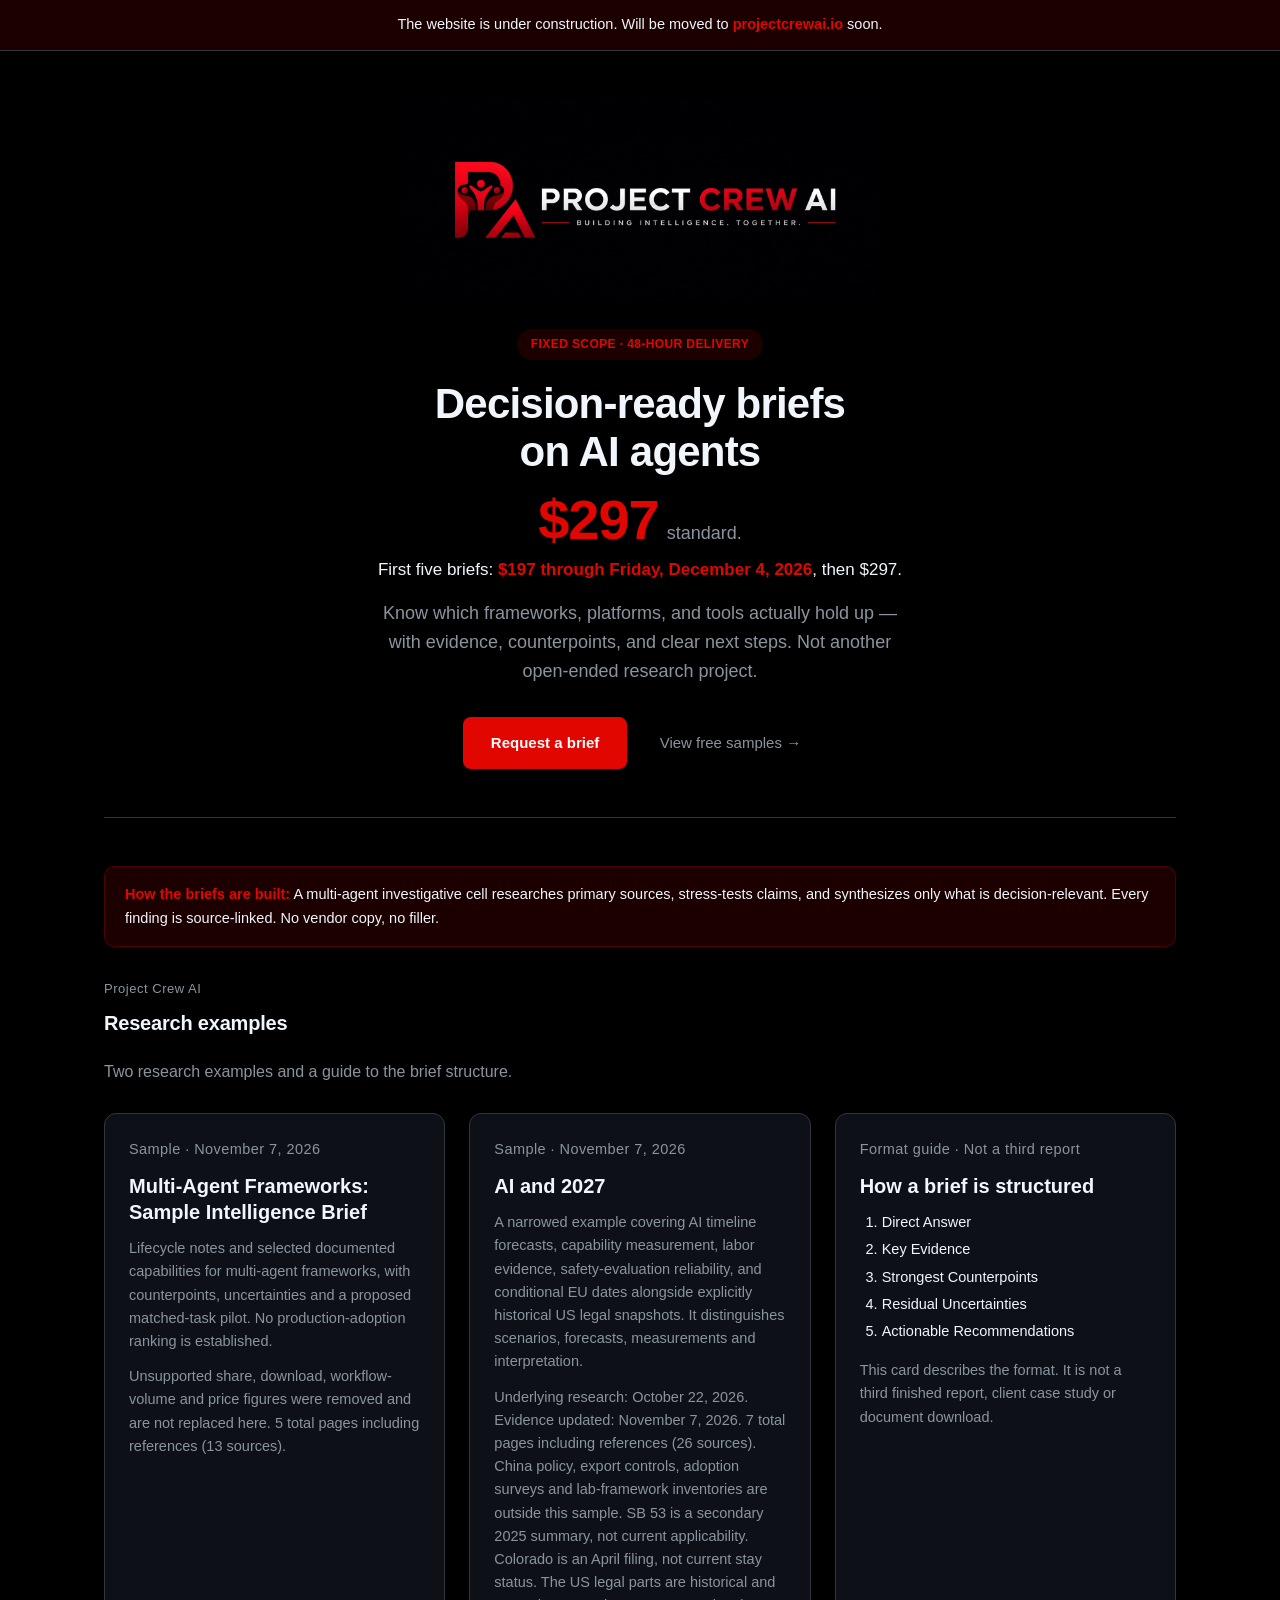
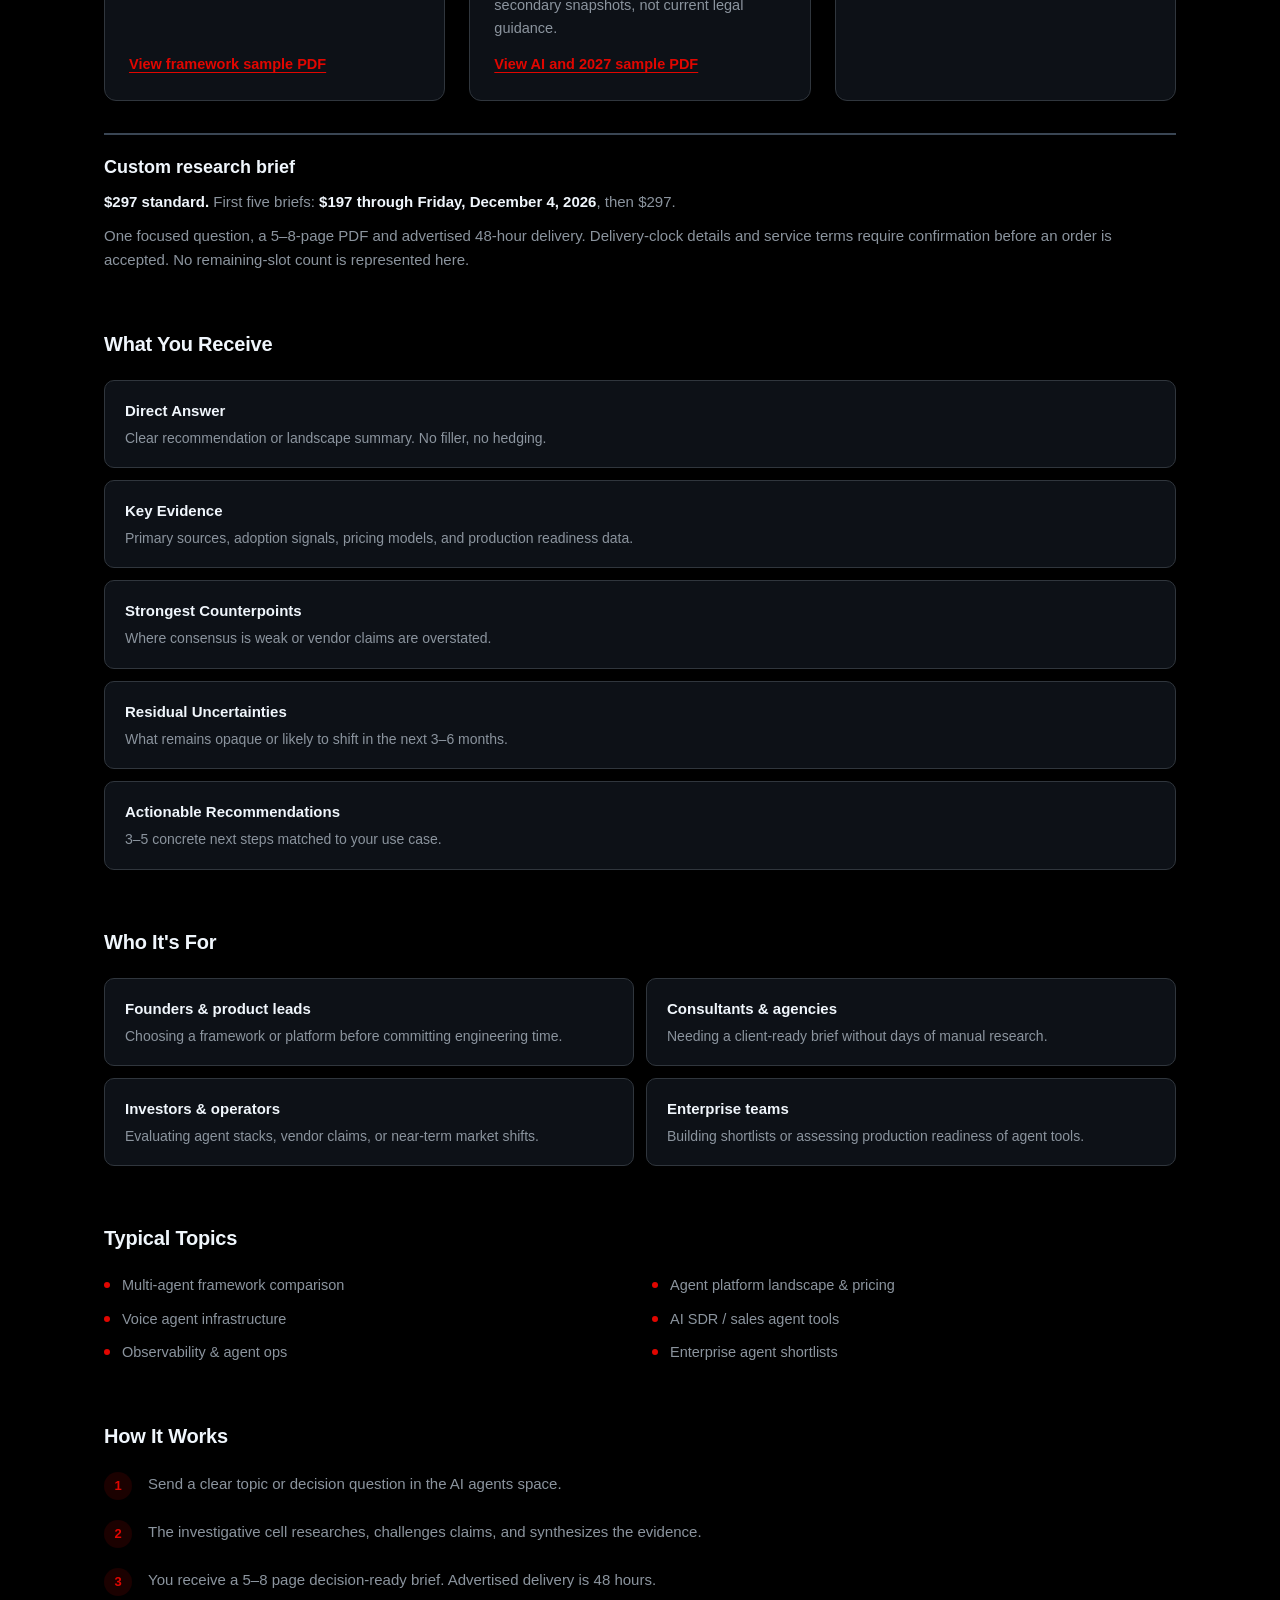
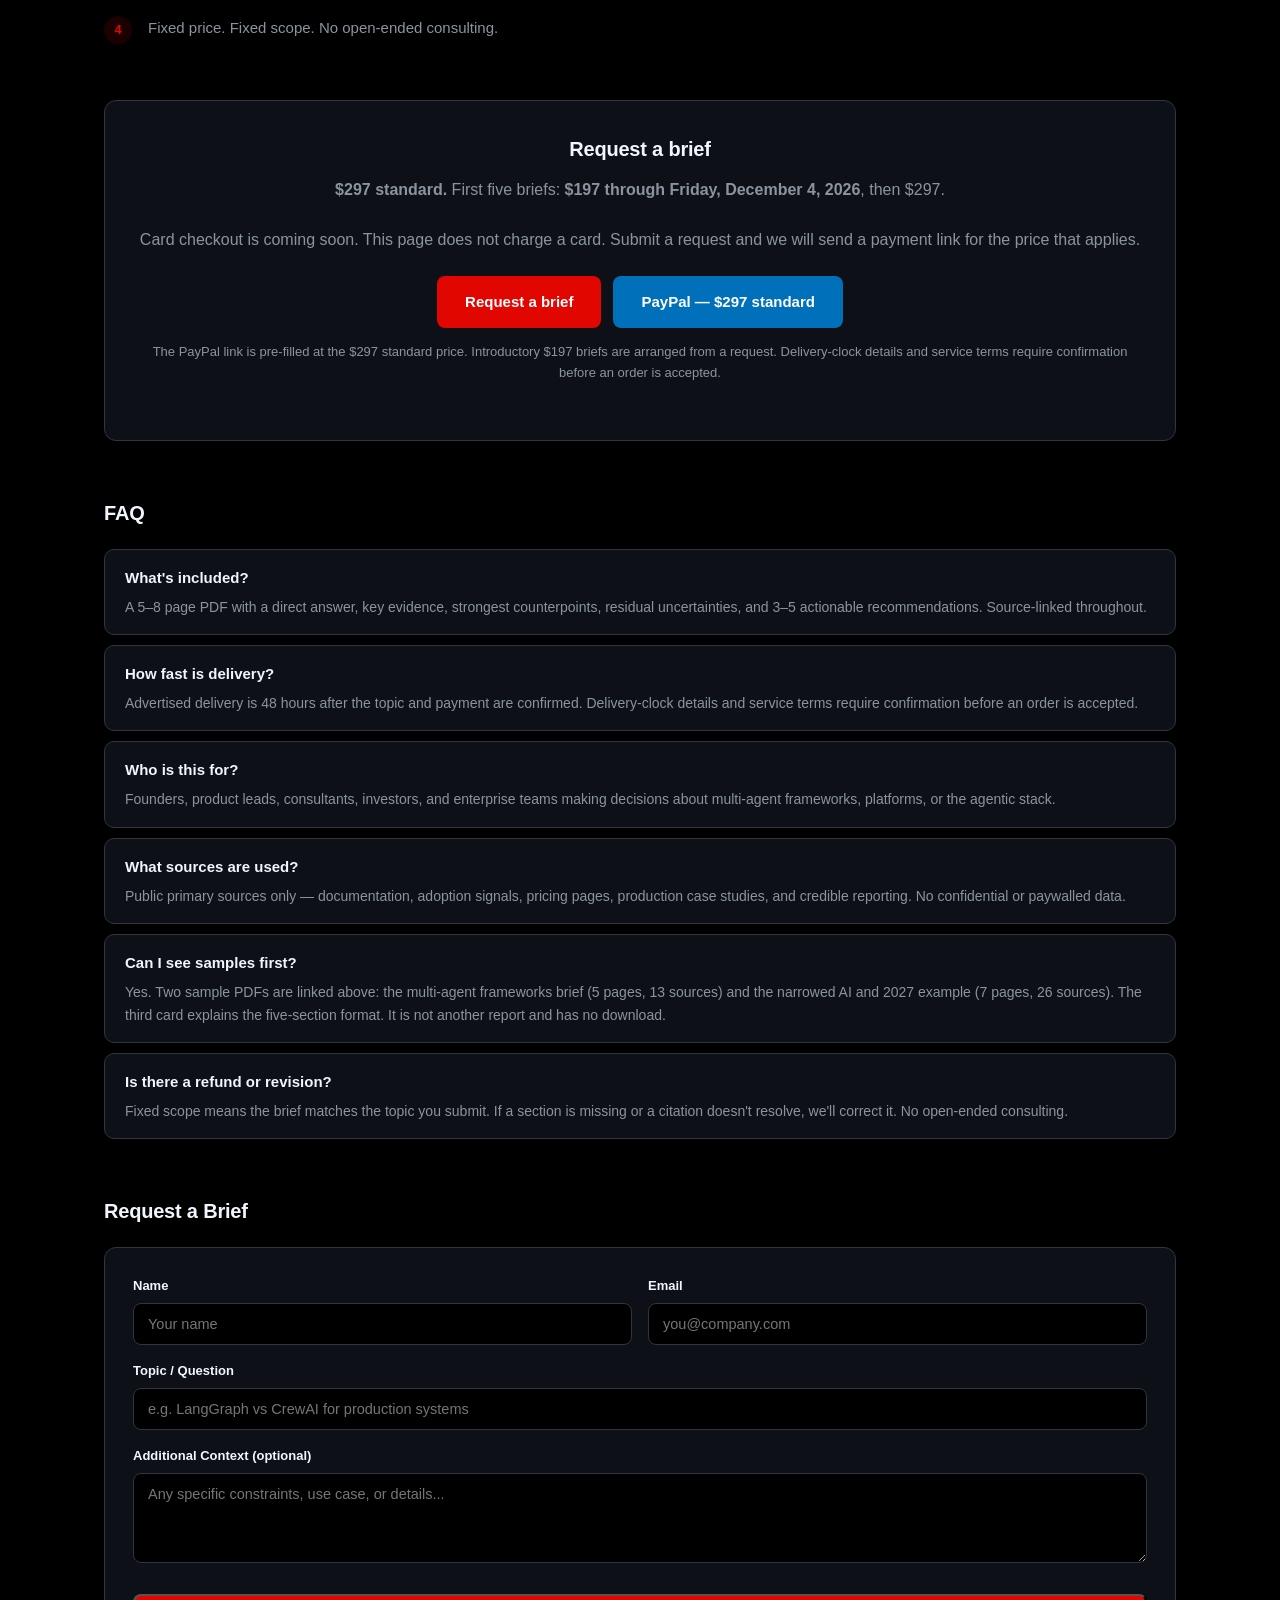
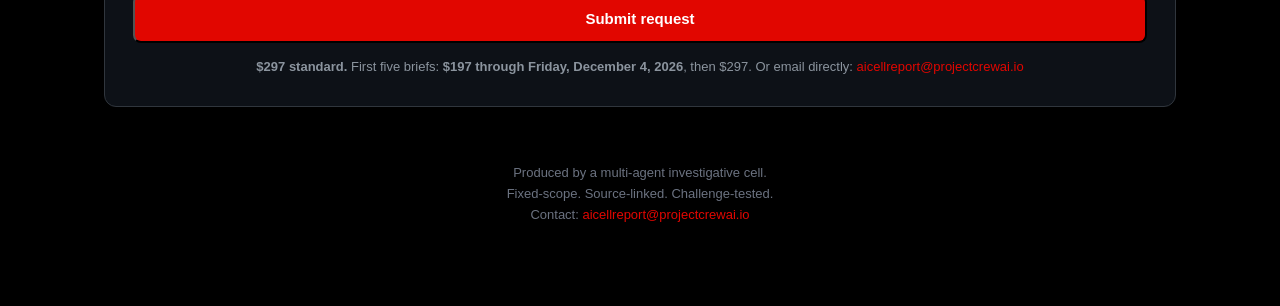
==== backup/index.html @ 1dfb749a "Redirect the GitHub Pages root to projectcrewai.io. Keep the previous landing page at /backup/ and s" ====
<!DOCTYPE html>
<html lang="en">
<head>
<meta charset="UTF-8">
<meta name="viewport" content="width=device-width, initial-scale=1.0">
<meta name="robots" content="noindex">
<title>AI Agents Intelligence Briefs — $297 standard. First five briefs: $197 through Friday, December 4, 2026, then $297.</title>
<style>
  :root {
    --bg: #000000;
    --surface: #0d1117;
    --surface-hover: #161b22;
    --border: #30363d;
    --text: #f0f6fc;
    --muted: #8b949e;
    --accent: #e10600;
    --accent-soft: rgba(225, 6, 0, 0.12);
  }
  * { box-sizing: border-box; margin: 0; padding: 0; }
  body {
    font-family: Inter, -apple-system, BlinkMacSystemFont, "Segoe UI", Roboto, sans-serif;
    background: var(--bg);
    color: var(--text);
    line-height: 1.6;
    -webkit-font-smoothing: antialiased;
  }
  .container { max-width: 1120px; margin: 0 auto; padding: 48px 24px 80px; }
  .hero {
    text-align: center;
    padding-bottom: 48px;
    border-bottom: 1px solid var(--border);
    margin-bottom: 48px;
  }
  .logo {
    max-width: 90%;
    width: 480px;
    height: auto;
    margin: 0 auto 24px;
    display: block;
  }
  .badge {
    display: inline-flex;
    align-items: center;
    gap: 6px;
    background: var(--accent-soft);
    color: var(--accent);
    font-size: 12px;
    font-weight: 600;
    letter-spacing: 0.4px;
    padding: 6px 14px;
    border-radius: 999px;
    margin-bottom: 20px;
  }
  h1 {
    font-size: 42px;
    font-weight: 700;
    letter-spacing: -0.8px;
    line-height: 1.15;
    margin-bottom: 16px;
  }
  .price-row {
    display: flex;
    align-items: baseline;
    justify-content: center;
    gap: 8px;
    margin: 12px 0 8px;
  }
  .price {
    font-size: 56px;
    font-weight: 800;
    letter-spacing: -1px;
    color: var(--accent);
    line-height: 1;
  }
  .price-label {
    font-size: 18px;
    color: var(--muted);
    font-weight: 500;
  }
  .subtitle {
    font-size: 18px;
    color: var(--muted);
    max-width: 520px;
    margin: 16px auto 32px;
  }
  .cta {
    display: inline-block;
    background: var(--accent);
    color: white;
    font-weight: 600;
    font-size: 15px;
    padding: 14px 28px;
    border-radius: 8px;
    text-decoration: none;
    transition: transform 0.1s, background 0.15s;
  }
  .cta:hover { background: #ff1a1a; transform: translateY(-1px); }
  .cta-buy {
    display: inline-block;
    background: var(--accent);
    color: white;
    font-weight: 700;
    font-size: 15px;
    padding: 14px 28px;
    border-radius: 8px;
    text-decoration: none;
    transition: transform 0.1s, background 0.15s;
    margin-right: 12px;
  }
  .cta-buy:hover { background: #ff1a1a; transform: translateY(-1px); }
  .cta-paypal {
    display: inline-block;
    background: #0070ba;
    color: white;
    font-weight: 700;
    font-size: 15px;
    padding: 14px 28px;
    border-radius: 8px;
    text-decoration: none;
    transition: transform 0.1s, background 0.15s;
  }
  .cta-paypal:hover { background: #005ea6; transform: translateY(-1px); }
  .cta-secondary {
    display: inline-block;
    margin-left: 12px;
    color: var(--muted);
    font-size: 15px;
    font-weight: 500;
    text-decoration: none;
    padding: 14px 16px;
  }
  .cta-secondary:hover { color: var(--text); }
  section { margin-bottom: 56px; }
  h2 {
    font-size: 20px;
    font-weight: 650;
    margin-bottom: 20px;
    letter-spacing: -0.2px;
  }
  .grid { display: grid; gap: 12px; }
  .card {
    background: var(--surface);
    border: 1px solid var(--border);
    border-radius: 10px;
    padding: 18px 20px;
    transition: border-color 0.15s, background 0.15s;
  }
  .card:hover { border-color: #3a4050; background: var(--surface-hover); }
  .card h3 { font-size: 15px; font-weight: 600; margin-bottom: 4px; }
  .card p { color: var(--muted); font-size: 14px; }
  .topics {
    display: grid;
    grid-template-columns: 1fr 1fr;
    gap: 10px 24px;
  }
  .topics li {
    list-style: none;
    color: var(--muted);
    font-size: 14.5px;
    padding-left: 18px;
    position: relative;
  }
  .topics li::before {
    content: "";
    position: absolute;
    left: 0;
    top: 8px;
    width: 6px;
    height: 6px;
    border-radius: 50%;
    background: var(--accent);
  }
  .sample {
    background: var(--surface);
    border: 1px solid var(--border);
    border-radius: 12px;
    padding: 28px;
    margin-bottom: 20px;
  }
  .sample-header {
    display: flex;
    justify-content: space-between;
    align-items: center;
    margin-bottom: 16px;
  }
  .sample h3 { font-size: 16px; font-weight: 600; }
  .sample-tag {
    font-size: 11px;
    font-weight: 600;
    background: var(--accent-soft);
    color: var(--accent);
    padding: 4px 10px;
    border-radius: 999px;
  }
  .sample p { color: var(--muted); font-size: 14.5px; margin-bottom: 10px; }
  .sample .label { color: var(--text); font-weight: 600; }
  .sample-download {
    display: inline-block;
    margin-top: 16px;
    background: var(--accent);
    color: white;
    font-weight: 600;
    font-size: 14px;
    padding: 10px 20px;
    border-radius: 6px;
    text-decoration: none;
  }
  .sample-download:hover { background: #ff1a1a; }
  .samples-eyebrow {
    color: var(--muted);
    font-size: 13px;
    letter-spacing: 0.04em;
    margin-bottom: 8px;
  }
  .samples-intro {
    color: var(--muted);
    font-size: 16px;
    max-width: 68ch;
    margin-bottom: 8px;
  }
  .sample-grid {
    display: grid;
    grid-template-columns: repeat(auto-fit, minmax(min(100%, 270px), 1fr));
    gap: 24px;
    margin: 28px 0 32px;
  }
  .sample-card {
    background: var(--surface);
    border: 1px solid var(--border);
    border-radius: 12px;
    padding: 24px;
    min-width: 0;
    display: flex;
    flex-direction: column;
  }
  .sample-kind {
    color: var(--muted);
    font-size: 13px;
    letter-spacing: 0.03em;
    margin-bottom: 10px;
  }
  .sample-card h3 {
    font-size: 20px;
    font-weight: 650;
    line-height: 1.3;
    margin-bottom: 12px;
  }
  .sample-card p {
    color: var(--muted);
    font-size: 14.5px;
    margin-bottom: 12px;
  }
  .sample-note { color: #c5d0da; }
  .sample-card ol {
    margin: 0 0 12px;
    padding-left: 22px;
    color: var(--text);
    font-size: 14.5px;
  }
  .sample-card li { margin-bottom: 4px; }
  .sample-link {
    margin-top: auto;
    color: var(--accent);
    font-weight: 650;
    font-size: 14.5px;
    text-decoration: underline;
    text-underline-offset: 3px;
  }
  .sample-link:hover { color: #ff4d4d; }
  .sample-price {
    border-top: 2px solid #3a4654;
    padding-top: 18px;
  }
  .sample-price h3 {
    font-size: 18px;
    margin-bottom: 8px;
  }
  .sample-price p {
    color: var(--muted);
    font-size: 15px;
    margin-bottom: 10px;
  }
  .sample-price strong { color: var(--text); }
  .price-offer {
    display: block;
    max-width: 640px;
    margin: 10px auto 0;
    font-size: 17px;
    line-height: 1.45;
    color: var(--text);
    font-weight: 500;
  }
  .price-offer strong { color: var(--accent); font-weight: 700; }
  a:focus-visible, button:focus-visible {
    outline: 2px solid var(--accent);
    outline-offset: 3px;
  }
  .steps { counter-reset: step; }
  .step { display: flex; gap: 16px; margin-bottom: 20px; }
  .step-num {
    flex-shrink: 0;
    width: 28px;
    height: 28px;
    border-radius: 50%;
    background: var(--accent-soft);
    color: var(--accent);
    font-size: 13px;
    font-weight: 700;
    display: flex;
    align-items: center;
    justify-content: center;
  }
  .step p { color: var(--muted); font-size: 15px; }
  footer {
    text-align: center;
    margin-top: 40px;
    color: #6b7280;
    font-size: 13px;
  }
  .contact-form {
    background: var(--surface);
    border: 1px solid var(--border);
    border-radius: 12px;
    padding: 28px;
  }
  .form-row { display: grid; grid-template-columns: 1fr 1fr; gap: 16px; }
  .form-group { margin-bottom: 16px; }
  .form-group label {
    display: block;
    font-size: 13px;
    font-weight: 600;
    margin-bottom: 6px;
    color: var(--text);
  }
  .form-group input,
  .form-group textarea {
    width: 100%;
    background: var(--bg);
    border: 1px solid var(--border);
    border-radius: 8px;
    padding: 12px 14px;
    color: var(--text);
    font-size: 14.5px;
    font-family: inherit;
    outline: none;
    transition: border-color 0.15s;
  }
  .form-group input:focus,
  .form-group textarea:focus { border-color: var(--accent); }
  .form-group textarea { resize: vertical; }
  .contact-form .cta { width: 100%; text-align: center; margin-top: 8px; }
  .form-note {
    text-align: center;
    color: var(--muted);
    font-size: 13px;
    margin-top: 14px;
  }
  .buy-section {
    background: var(--surface);
    border: 1px solid var(--border);
    border-radius: 12px;
    padding: 32px;
    text-align: center;
  }
  .buy-section h2 { margin-bottom: 12px; }
  .buy-section p { color: var(--muted); margin-bottom: 24px; }
  .payment-buttons { display: flex; gap: 12px; justify-content: center; flex-wrap: wrap; }
  .prefill-note {
    font-size: 13px;
    color: var(--accent);
    margin-top: 12px;
    font-weight: 500;
  }
  .who-grid {
    display: grid;
    grid-template-columns: 1fr 1fr;
    gap: 12px;
  }
  .faq-item {
    background: var(--surface);
    border: 1px solid var(--border);
    border-radius: 10px;
    padding: 16px 20px;
    margin-bottom: 10px;
  }
  .faq-item h3 { font-size: 15px; font-weight: 600; margin-bottom: 6px; }
  .faq-item p { color: var(--muted); font-size: 14px; }
  .method-note {
    background: var(--accent-soft);
    border: 1px solid rgba(225, 6, 0, 0.25);
    border-radius: 10px;
    padding: 16px 20px;
    margin-bottom: 32px;
    font-size: 14.5px;
    color: var(--text);
  }
  .method-note strong { color: var(--accent); }
  .notice {
    background: var(--accent-soft);
    color: var(--text);
    border-bottom: 1px solid var(--border);
    text-align: center;
    font-size: 14.5px;
    font-weight: 500;
    line-height: 1.5;
    padding: 14px 24px;
    margin: 0;
  }
  .notice a {
    color: var(--accent);
    text-decoration: none;
    font-weight: 600;
  }
  .notice a:hover {
    text-decoration: underline;
  }
  @media (max-width: 600px) {
    h1 { font-size: 32px; }
    .price { font-size: 44px; }
    .topics { grid-template-columns: 1fr; }
    .who-grid { grid-template-columns: 1fr; }
    .cta-secondary { display: block; margin: 12px 0 0; }
    .cta-buy, .cta-paypal { display: block; margin: 0 0 12px; }
    .form-row { grid-template-columns: 1fr; }
    .payment-buttons { flex-direction: column; }
    .notice { font-size: 13.5px; padding: 12px 16px; }
    .logo { width: 320px; }
  }
</style>
</head>
<body>
  <p class="notice" role="status">The website is under construction. Will be moved to <a href="https://projectcrewai.io" target="_blank" rel="noopener">projectcrewai.io</a> soon.</p>
  <div class="container">
    <header class="hero">
      <img class="logo" src="../logo.jpg" alt="Project Crew AI logo">
      <div class="badge">FIXED SCOPE · 48-HOUR DELIVERY</div>
      <h1>Decision-ready briefs<br>on AI agents</h1>
      <div class="price-row">
        <div class="price">$297</div>
        <div class="price-label">standard.</div>
      </div>
      <p class="price-offer">First five briefs: <strong>$197 through Friday, December 4, 2026</strong>, then $297.</p>
      <p class="subtitle">Know which frameworks, platforms, and tools actually hold up — with evidence, counterpoints, and clear next steps. Not another open-ended research project.</p>
      <div>
        <a href="#request" class="cta">Request a brief</a>
        <a href="#sample" class="cta-secondary">View free samples →</a>
      </div>
    </header>

    <div class="method-note">
      <strong>How the briefs are built:</strong> A multi-agent investigative cell researches primary sources, stress-tests claims, and synthesizes only what is decision-relevant. Every finding is source-linked. No vendor copy, no filler.
    </div>

    <section id="sample" aria-labelledby="sample-title">
      <p class="samples-eyebrow">Project Crew AI</p>
      <h2 id="sample-title">Research examples</h2>
      <p class="samples-intro">Two research examples and a guide to the brief structure.</p>
      <div class="sample-grid">
        <article class="sample-card" aria-labelledby="framework-title">
          <p class="sample-kind">Sample · November 7, 2026</p>
          <h3 id="framework-title">Multi-Agent Frameworks: Sample Intelligence Brief</h3>
          <p>Lifecycle notes and selected documented capabilities for multi-agent frameworks, with counterpoints, uncertainties and a proposed matched-task pilot. No production-adoption ranking is established.</p>
          <p class="sample-note">Unsupported share, download, workflow-volume and price figures were removed and are not replaced here. 5 total pages including references (13 sources).</p>
          <a class="sample-link" href="../AI_Agents_Intelligence_Brief_Sample.pdf">View framework sample PDF</a>
        </article>
        <article class="sample-card" aria-labelledby="ai-2027-title">
          <p class="sample-kind">Sample · November 7, 2026</p>
          <h3 id="ai-2027-title">AI and 2027</h3>
          <p>A narrowed example covering AI timeline forecasts, capability measurement, labor evidence, safety-evaluation reliability, and conditional EU dates alongside explicitly historical US legal snapshots. It distinguishes scenarios, forecasts, measurements and interpretation.</p>
          <p class="sample-note">Underlying research: October 22, 2026. Evidence updated: November 7, 2026. 7 total pages including references (26 sources). China policy, export controls, adoption surveys and lab-framework inventories are outside this sample. SB 53 is a secondary 2025 summary, not current applicability. Colorado is an April filing, not current stay status. The US legal parts are historical and secondary snapshots, not current legal guidance.</p>
          <a class="sample-link" href="../ai-and-2027.pdf">View AI and 2027 sample PDF</a>
        </article>
        <article class="sample-card" aria-labelledby="format-title">
          <p class="sample-kind">Format guide · Not a third report</p>
          <h3 id="format-title">How a brief is structured</h3>
          <ol>
            <li>Direct Answer</li>
            <li>Key Evidence</li>
            <li>Strongest Counterpoints</li>
            <li>Residual Uncertainties</li>
            <li>Actionable Recommendations</li>
          </ol>
          <p class="sample-note">This card describes the format. It is not a third finished report, client case study or document download.</p>
        </article>
      </div>
      <aside class="sample-price" aria-label="Brief pricing">
        <h3>Custom research brief</h3>
        <p><strong>$297 standard.</strong> First five briefs: <strong>$197 through Friday, December 4, 2026</strong>, then $297.</p>
        <p>One focused question, a 5–8-page PDF and advertised 48-hour delivery. Delivery-clock details and service terms require confirmation before an order is accepted. No remaining-slot count is represented here.</p>
      </aside>
    </section>

    <section>
      <h2>What You Receive</h2>
      <div class="grid">
        <div class="card">
          <h3>Direct Answer</h3>
          <p>Clear recommendation or landscape summary. No filler, no hedging.</p>
        </div>
        <div class="card">
          <h3>Key Evidence</h3>
          <p>Primary sources, adoption signals, pricing models, and production readiness data.</p>
        </div>
        <div class="card">
          <h3>Strongest Counterpoints</h3>
          <p>Where consensus is weak or vendor claims are overstated.</p>
        </div>
        <div class="card">
          <h3>Residual Uncertainties</h3>
          <p>What remains opaque or likely to shift in the next 3–6 months.</p>
        </div>
        <div class="card">
          <h3>Actionable Recommendations</h3>
          <p>3–5 concrete next steps matched to your use case.</p>
        </div>
      </div>
    </section>

    <section>
      <h2>Who It's For</h2>
      <div class="who-grid">
        <div class="card">
          <h3>Founders & product leads</h3>
          <p>Choosing a framework or platform before committing engineering time.</p>
        </div>
        <div class="card">
          <h3>Consultants & agencies</h3>
          <p>Needing a client-ready brief without days of manual research.</p>
        </div>
        <div class="card">
          <h3>Investors & operators</h3>
          <p>Evaluating agent stacks, vendor claims, or near-term market shifts.</p>
        </div>
        <div class="card">
          <h3>Enterprise teams</h3>
          <p>Building shortlists or assessing production readiness of agent tools.</p>
        </div>
      </div>
    </section>

    <section>
      <h2>Typical Topics</h2>
      <ul class="topics">
        <li>Multi-agent framework comparison</li>
        <li>Agent platform landscape & pricing</li>
        <li>Voice agent infrastructure</li>
        <li>AI SDR / sales agent tools</li>
        <li>Observability & agent ops</li>
        <li>Enterprise agent shortlists</li>
      </ul>
    </section>

    <section>
      <h2>How It Works</h2>
      <div class="steps">
        <div class="step">
          <div class="step-num">1</div>
          <p>Send a clear topic or decision question in the AI agents space.</p>
        </div>
        <div class="step">
          <div class="step-num">2</div>
          <p>The investigative cell researches, challenges claims, and synthesizes the evidence.</p>
        </div>
        <div class="step">
          <div class="step-num">3</div>
          <p>You receive a 5–8 page decision-ready brief. Advertised delivery is 48 hours.</p>
        </div>
        <div class="step">
          <div class="step-num">4</div>
          <p>Fixed price. Fixed scope. No open-ended consulting.</p>
        </div>
      </div>
    </section>

    <section id="buy">
      <div class="buy-section">
        <h2>Request a brief</h2>
        <p><strong>$297 standard.</strong> First five briefs: <strong>$197 through Friday, December 4, 2026</strong>, then $297.</p>
        <p>Card checkout is coming soon. This page does not charge a card. Submit a request and we will send a payment link for the price that applies.</p>
        <div class="payment-buttons">
          <a href="#request" class="cta">Request a brief</a>
          <a href="https://www.paypal.com/paypalme/buttasbest/297" class="cta-paypal" target="_blank" rel="noopener">PayPal — $297 standard</a>
        </div>
        <p class="form-note">The PayPal link is pre-filled at the $297 standard price. Introductory $197 briefs are arranged from a request. Delivery-clock details and service terms require confirmation before an order is accepted.</p>
      </div>
    </section>

    <section>
      <h2>FAQ</h2>
      <div class="faq-item">
        <h3>What's included?</h3>
        <p>A 5–8 page PDF with a direct answer, key evidence, strongest counterpoints, residual uncertainties, and 3–5 actionable recommendations. Source-linked throughout.</p>
      </div>
      <div class="faq-item">
        <h3>How fast is delivery?</h3>
        <p>Advertised delivery is 48 hours after the topic and payment are confirmed. Delivery-clock details and service terms require confirmation before an order is accepted.</p>
      </div>
      <div class="faq-item">
        <h3>Who is this for?</h3>
        <p>Founders, product leads, consultants, investors, and enterprise teams making decisions about multi-agent frameworks, platforms, or the agentic stack.</p>
      </div>
      <div class="faq-item">
        <h3>What sources are used?</h3>
        <p>Public primary sources only — documentation, adoption signals, pricing pages, production case studies, and credible reporting. No confidential or paywalled data.</p>
      </div>
      <div class="faq-item">
        <h3>Can I see samples first?</h3>
        <p>Yes. Two sample PDFs are linked above: the multi-agent frameworks brief (5 pages, 13 sources) and the narrowed AI and 2027 example (7 pages, 26 sources). The third card explains the five-section format. It is not another report and has no download.</p>
      </div>
      <div class="faq-item">
        <h3>Is there a refund or revision?</h3>
        <p>Fixed scope means the brief matches the topic you submit. If a section is missing or a citation doesn't resolve, we'll correct it. No open-ended consulting.</p>
      </div>
    </section>

    <section id="request">
      <h2>Request a Brief</h2>
      <form class="contact-form" id="brief-form" onsubmit="return handleSubmit(event)">
        <div class="form-row">
          <div class="form-group">
            <label for="name">Name</label>
            <input type="text" id="name" name="name" required placeholder="Your name">
          </div>
          <div class="form-group">
            <label for="email">Email</label>
            <input type="email" id="email" name="email" required placeholder="you@company.com">
          </div>
        </div>
        <div class="form-group">
          <label for="topic">Topic / Question</label>
          <input type="text" id="topic" name="topic" required placeholder="e.g. LangGraph vs CrewAI for production systems">
        </div>
        <div class="form-group">
          <label for="message">Additional Context (optional)</label>
          <textarea id="message" name="message" rows="4" placeholder="Any specific constraints, use case, or details..."></textarea>
        </div>
        <button type="submit" class="cta">Submit request</button>
        <p class="form-note"><strong>$297 standard.</strong> First five briefs: <strong>$197 through Friday, December 4, 2026</strong>, then $297. Or email directly: <a href="mailto:aicellreport@projectcrewai.io" style="color: var(--accent); text-decoration: none;">aicellreport@projectcrewai.io</a></p>
      </form>
    </section>

    <footer>
      Produced by a multi-agent investigative cell.<br>
      Fixed-scope. Source-linked. Challenge-tested.<br>
      Contact: <a href="mailto:aicellreport@projectcrewai.io" style="color: var(--accent); text-decoration: none;">aicellreport@projectcrewai.io</a>
    </footer>
  </div>
  <script>
    function handleSubmit(event) {
      event.preventDefault();
      var name = document.getElementById("name").value.trim();
      var email = document.getElementById("email").value.trim();
      var topic = document.getElementById("topic").value.trim();
      var message = document.getElementById("message").value.trim();
      var body = [
        "Name: " + name,
        "Email: " + email,
        "Topic: " + topic,
        "",
        message,
        "",
        "Pricing: $297 standard. First five briefs: $197 through Friday, December 4, 2026, then $297."
      ].join("\n");
      window.location.href = "mailto:aicellreport@projectcrewai.io?subject="
        + encodeURIComponent("Brief request: " + topic)
        + "&body=" + encodeURIComponent(body);
      return false;
    }
  </script>
</body>
</html>
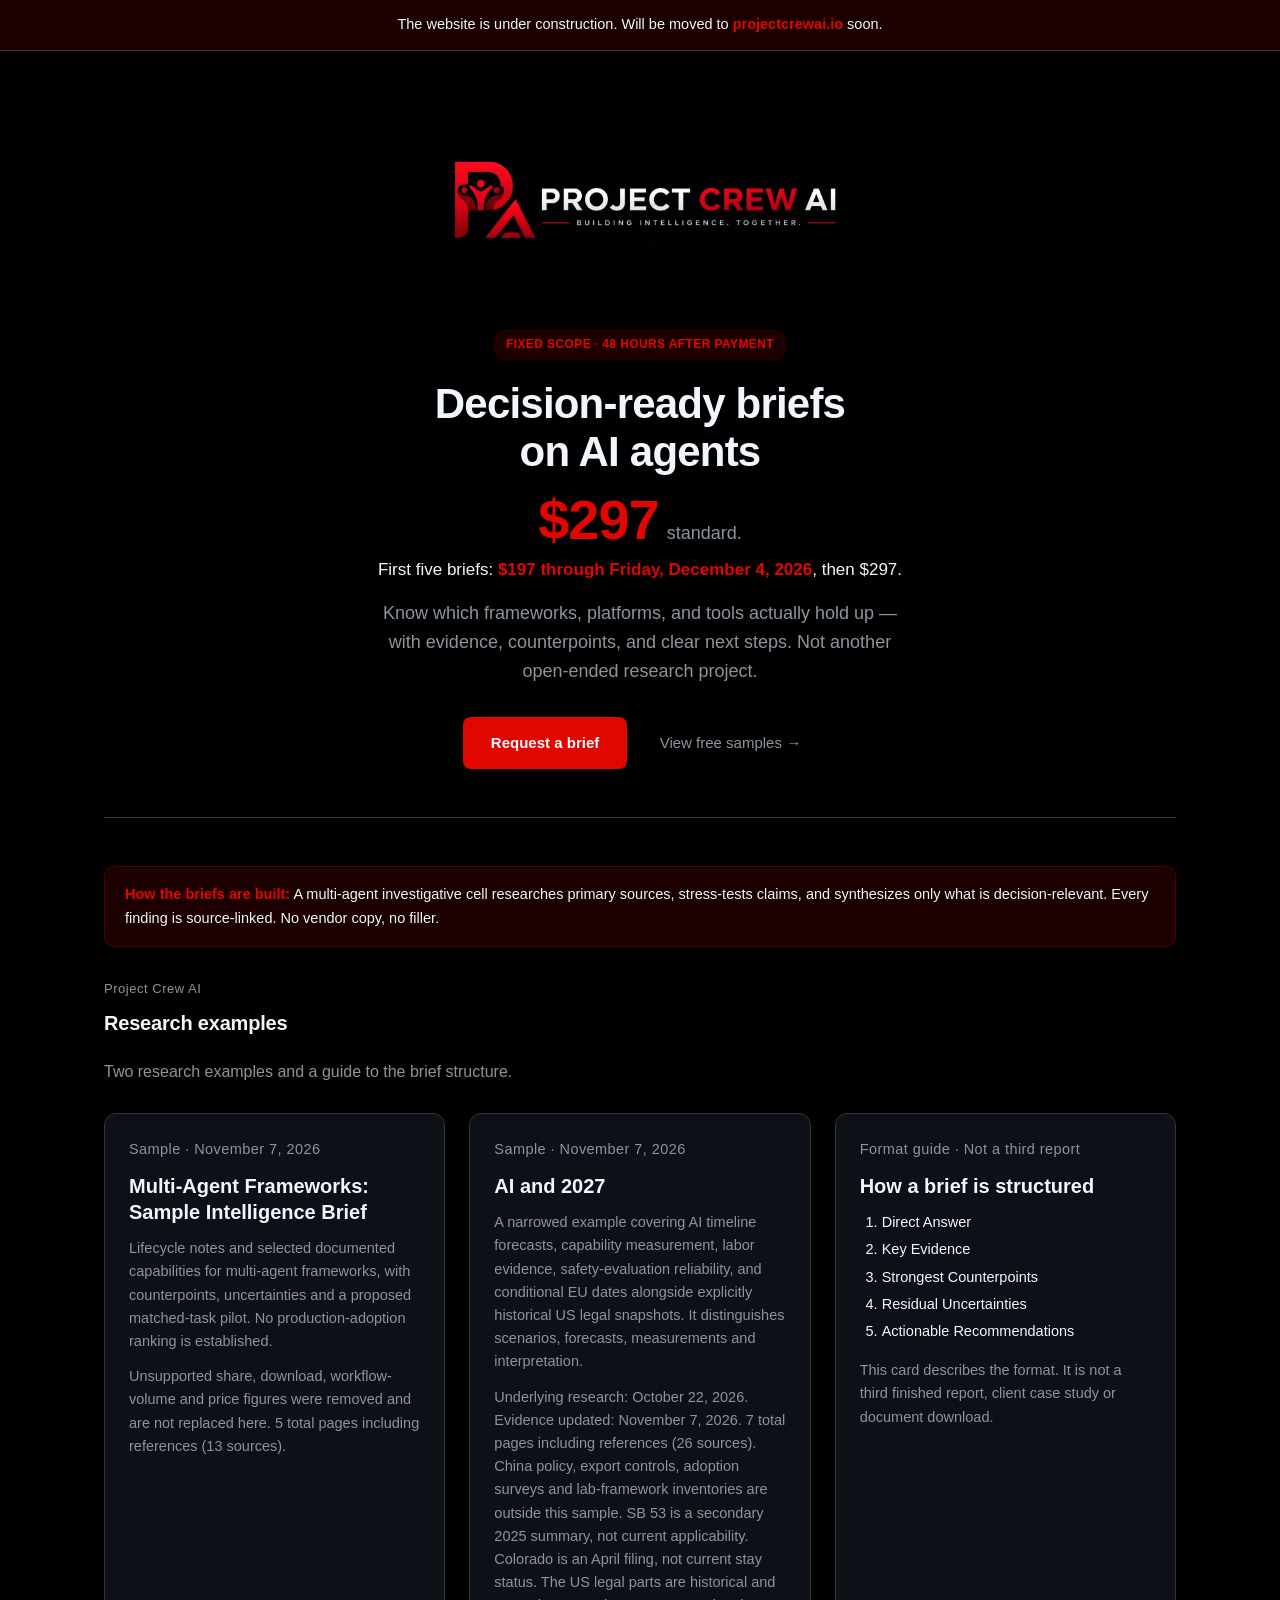
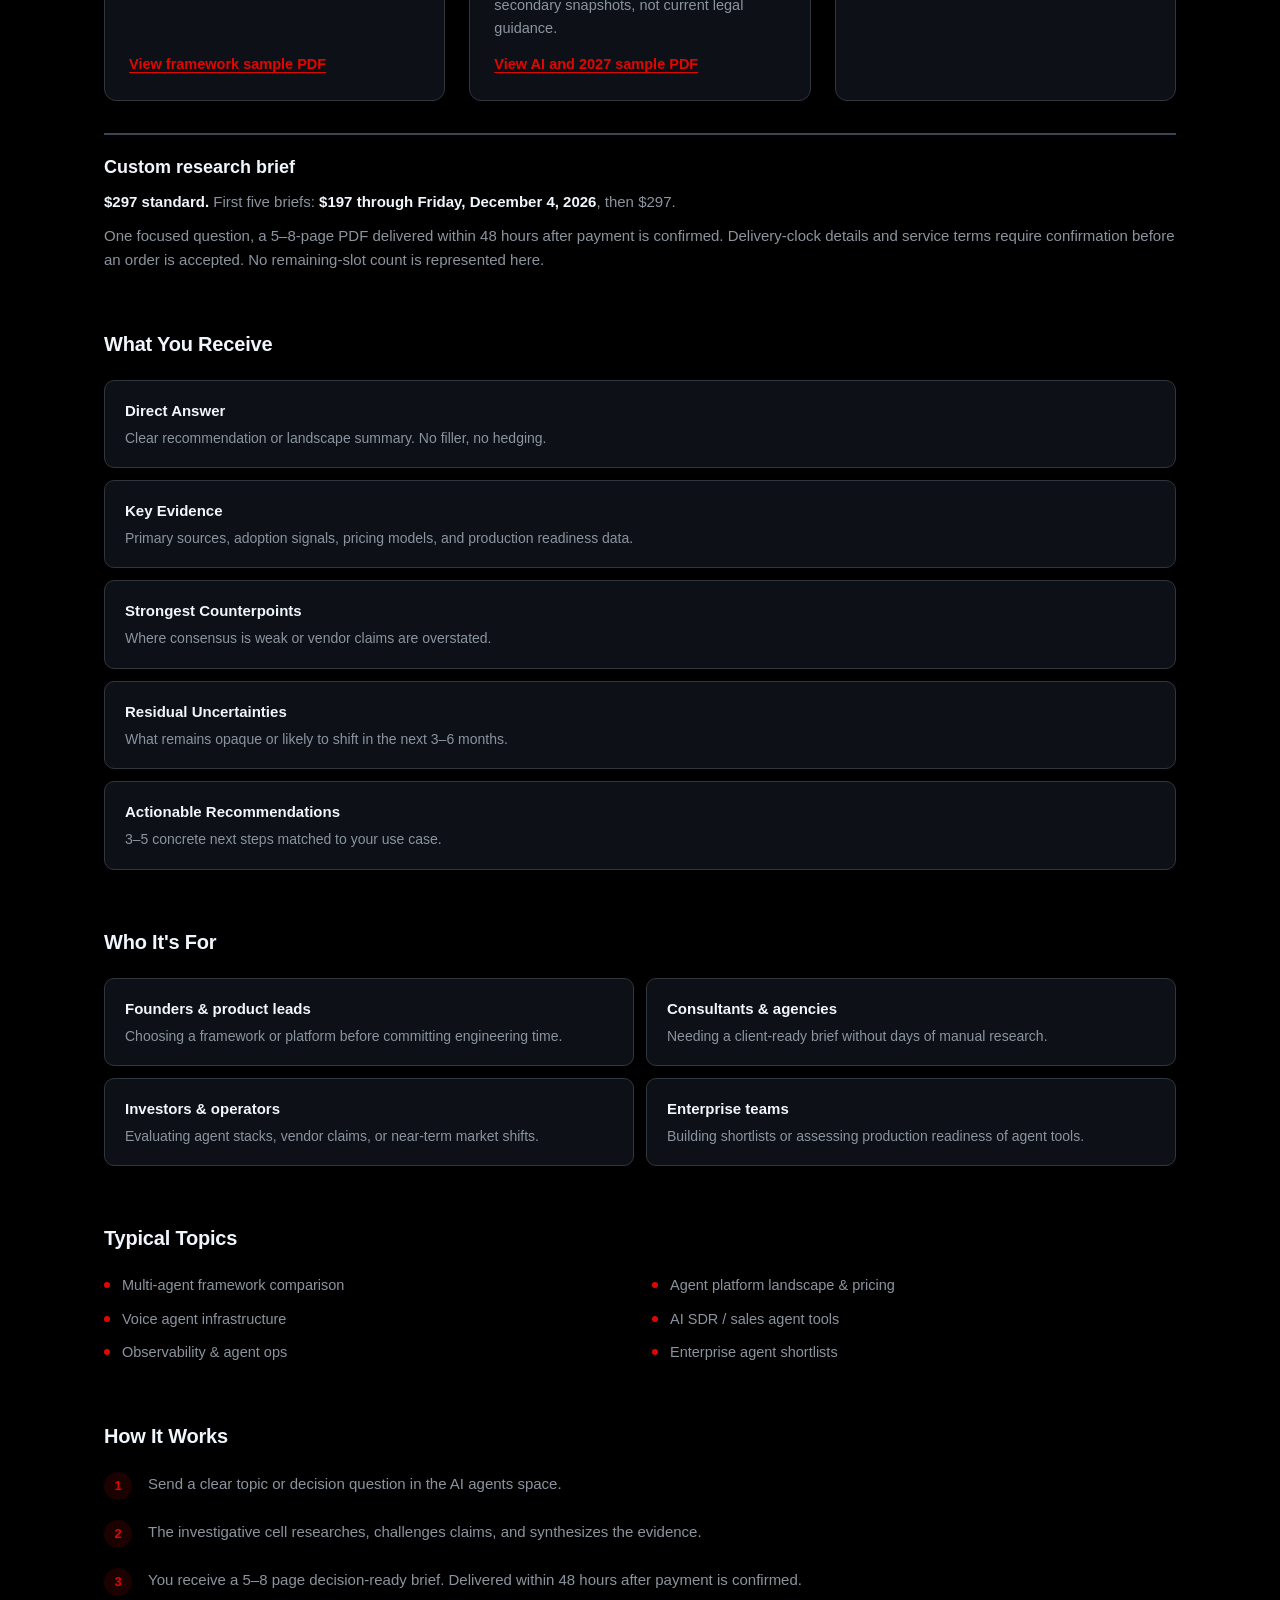
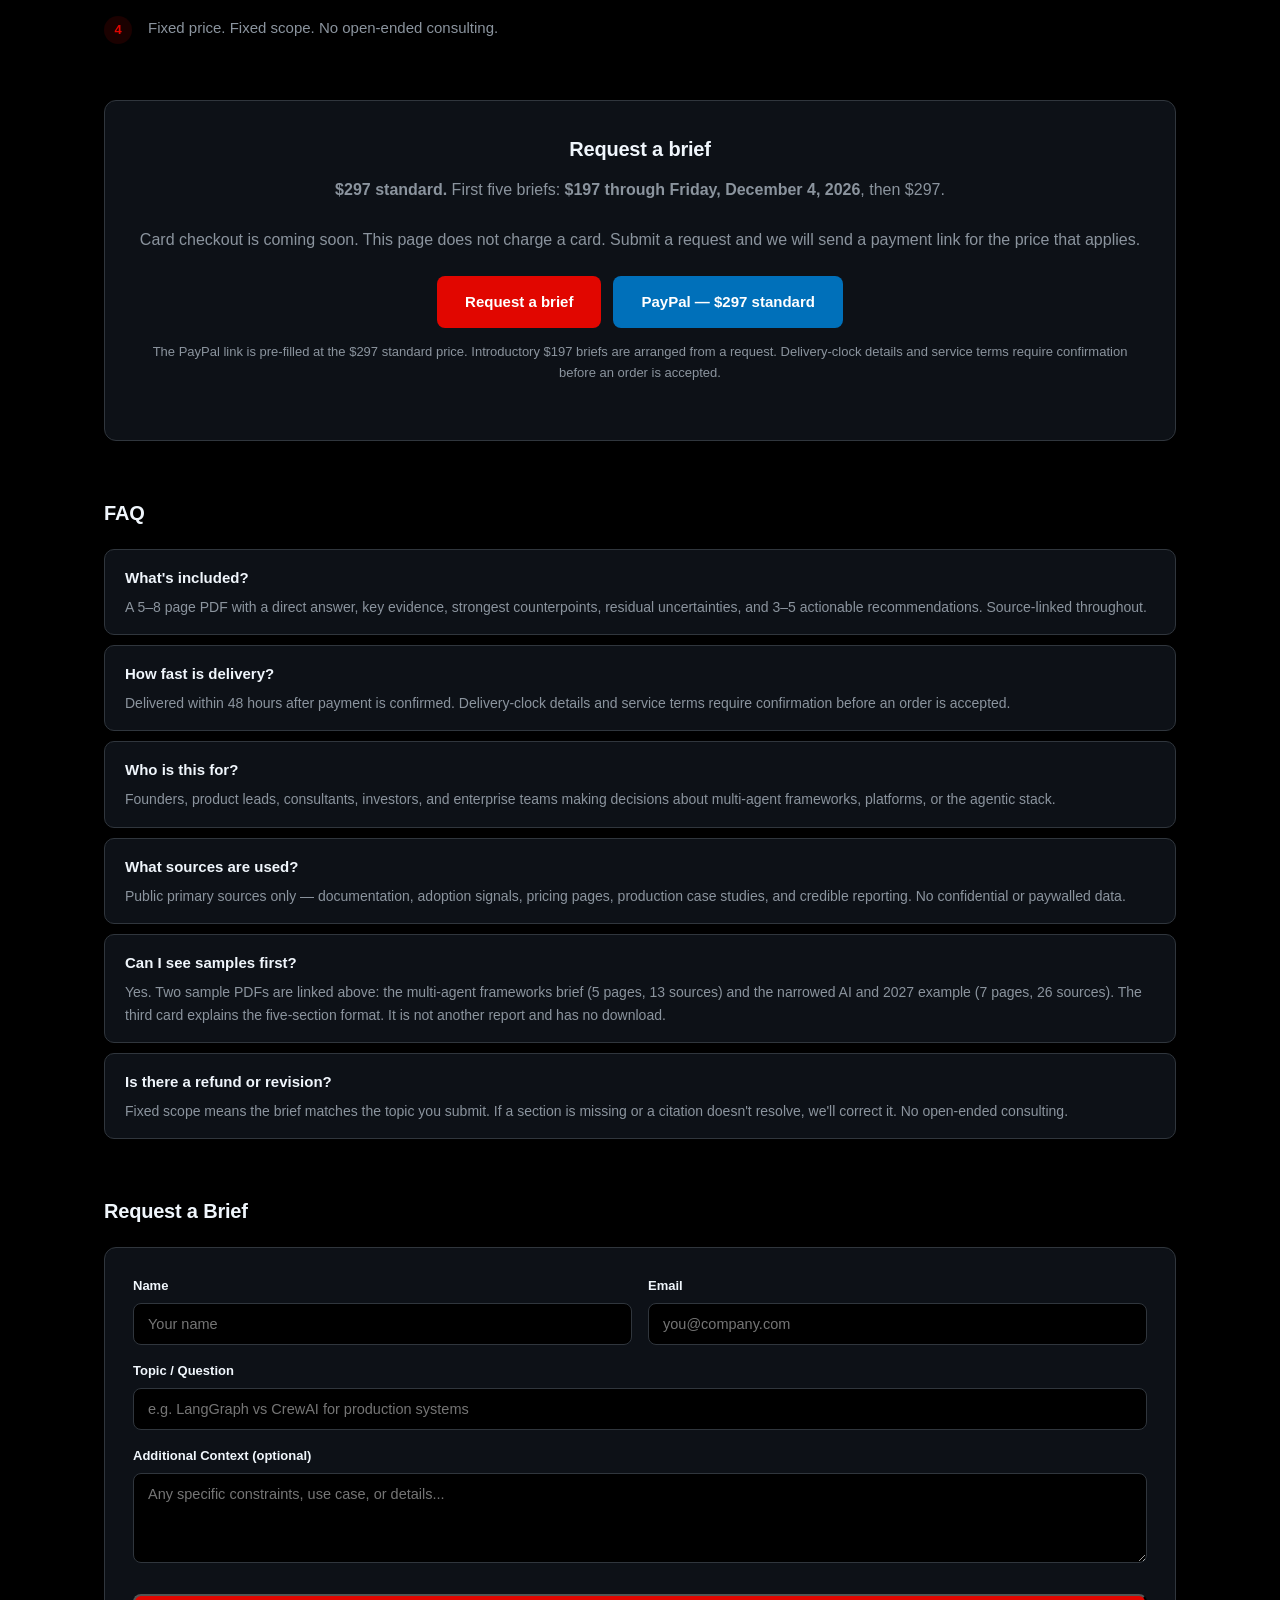
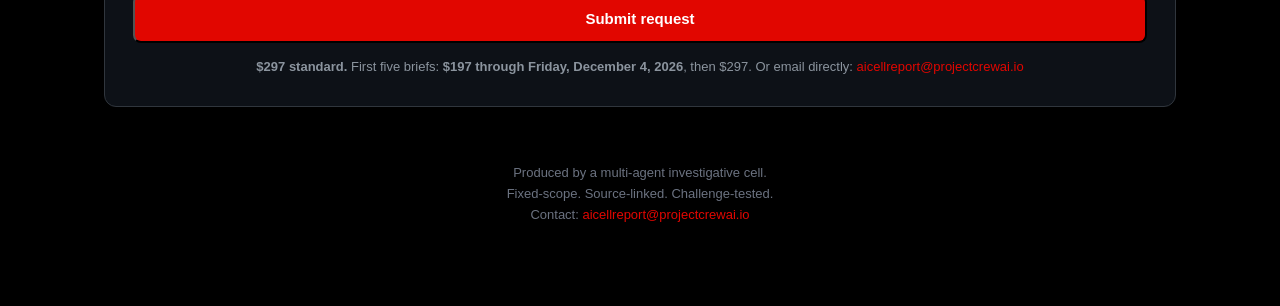
==== commit 9cd0543e: "Unify 48-hour delivery clock: after payment is confirmed. Every site sentence that stated the delive" ====
--- a/backup/index.html
+++ b/backup/index.html
@@ -433,7 +433,7 @@
   <div class="container">
     <header class="hero">
       <img class="logo" src="../logo.jpg" alt="Project Crew AI logo">
-      <div class="badge">FIXED SCOPE · 48-HOUR DELIVERY</div>
+      <div class="badge">FIXED SCOPE · 48 HOURS AFTER PAYMENT</div>
       <h1>Decision-ready briefs<br>on AI agents</h1>
       <div class="price-row">
         <div class="price">$297</div>
@@ -486,7 +486,7 @@
       <aside class="sample-price" aria-label="Brief pricing">
         <h3>Custom research brief</h3>
         <p><strong>$297 standard.</strong> First five briefs: <strong>$197 through Friday, December 4, 2026</strong>, then $297.</p>
-        <p>One focused question, a 5–8-page PDF and advertised 48-hour delivery. Delivery-clock details and service terms require confirmation before an order is accepted. No remaining-slot count is represented here.</p>
+        <p>One focused question, a 5–8-page PDF delivered within 48 hours after payment is confirmed. Delivery-clock details and service terms require confirmation before an order is accepted. No remaining-slot count is represented here.</p>
       </aside>
     </section>
 
@@ -563,7 +563,7 @@
         </div>
         <div class="step">
           <div class="step-num">3</div>
-          <p>You receive a 5–8 page decision-ready brief. Advertised delivery is 48 hours.</p>
+          <p>You receive a 5–8 page decision-ready brief. Delivered within 48 hours after payment is confirmed.</p>
         </div>
         <div class="step">
           <div class="step-num">4</div>
@@ -593,7 +593,7 @@
       </div>
       <div class="faq-item">
         <h3>How fast is delivery?</h3>
-        <p>Advertised delivery is 48 hours after the topic and payment are confirmed. Delivery-clock details and service terms require confirmation before an order is accepted.</p>
+        <p>Delivered within 48 hours after payment is confirmed. Delivery-clock details and service terms require confirmation before an order is accepted.</p>
       </div>
       <div class="faq-item">
         <h3>Who is this for?</h3>
